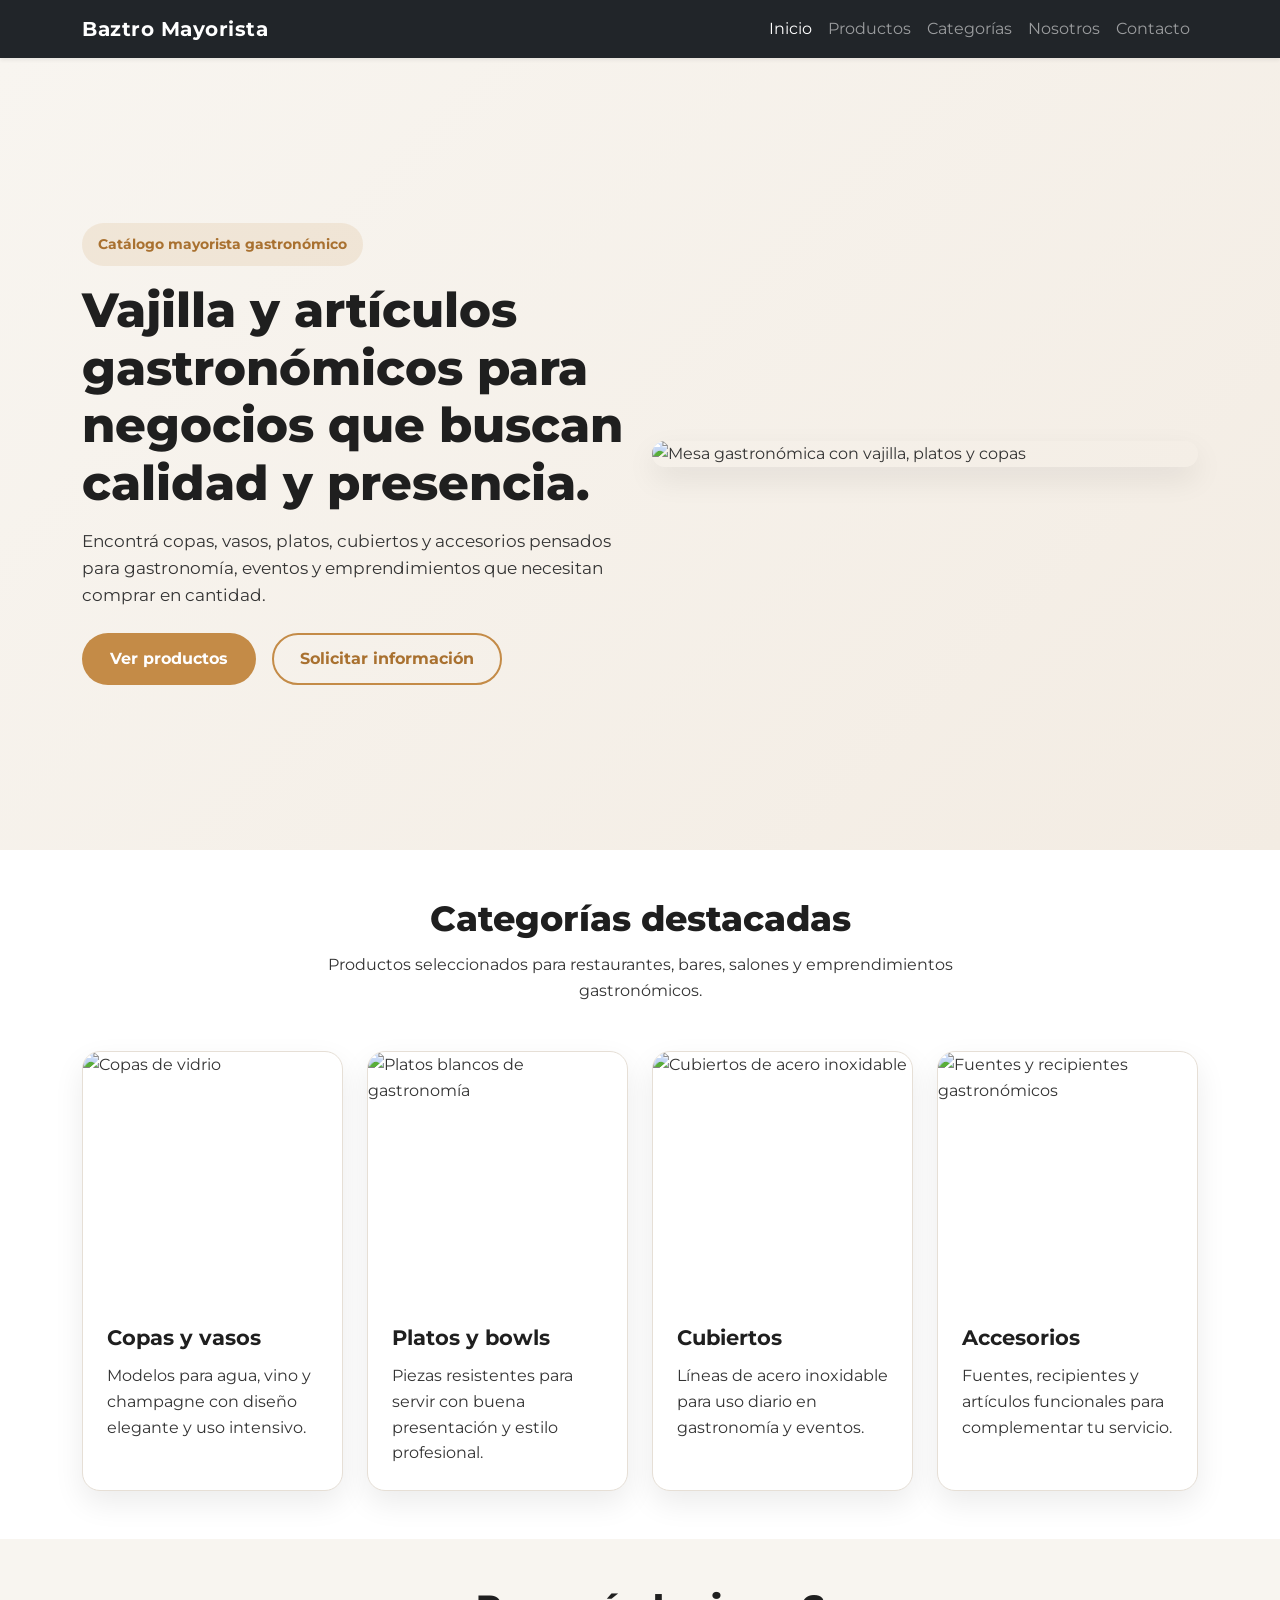
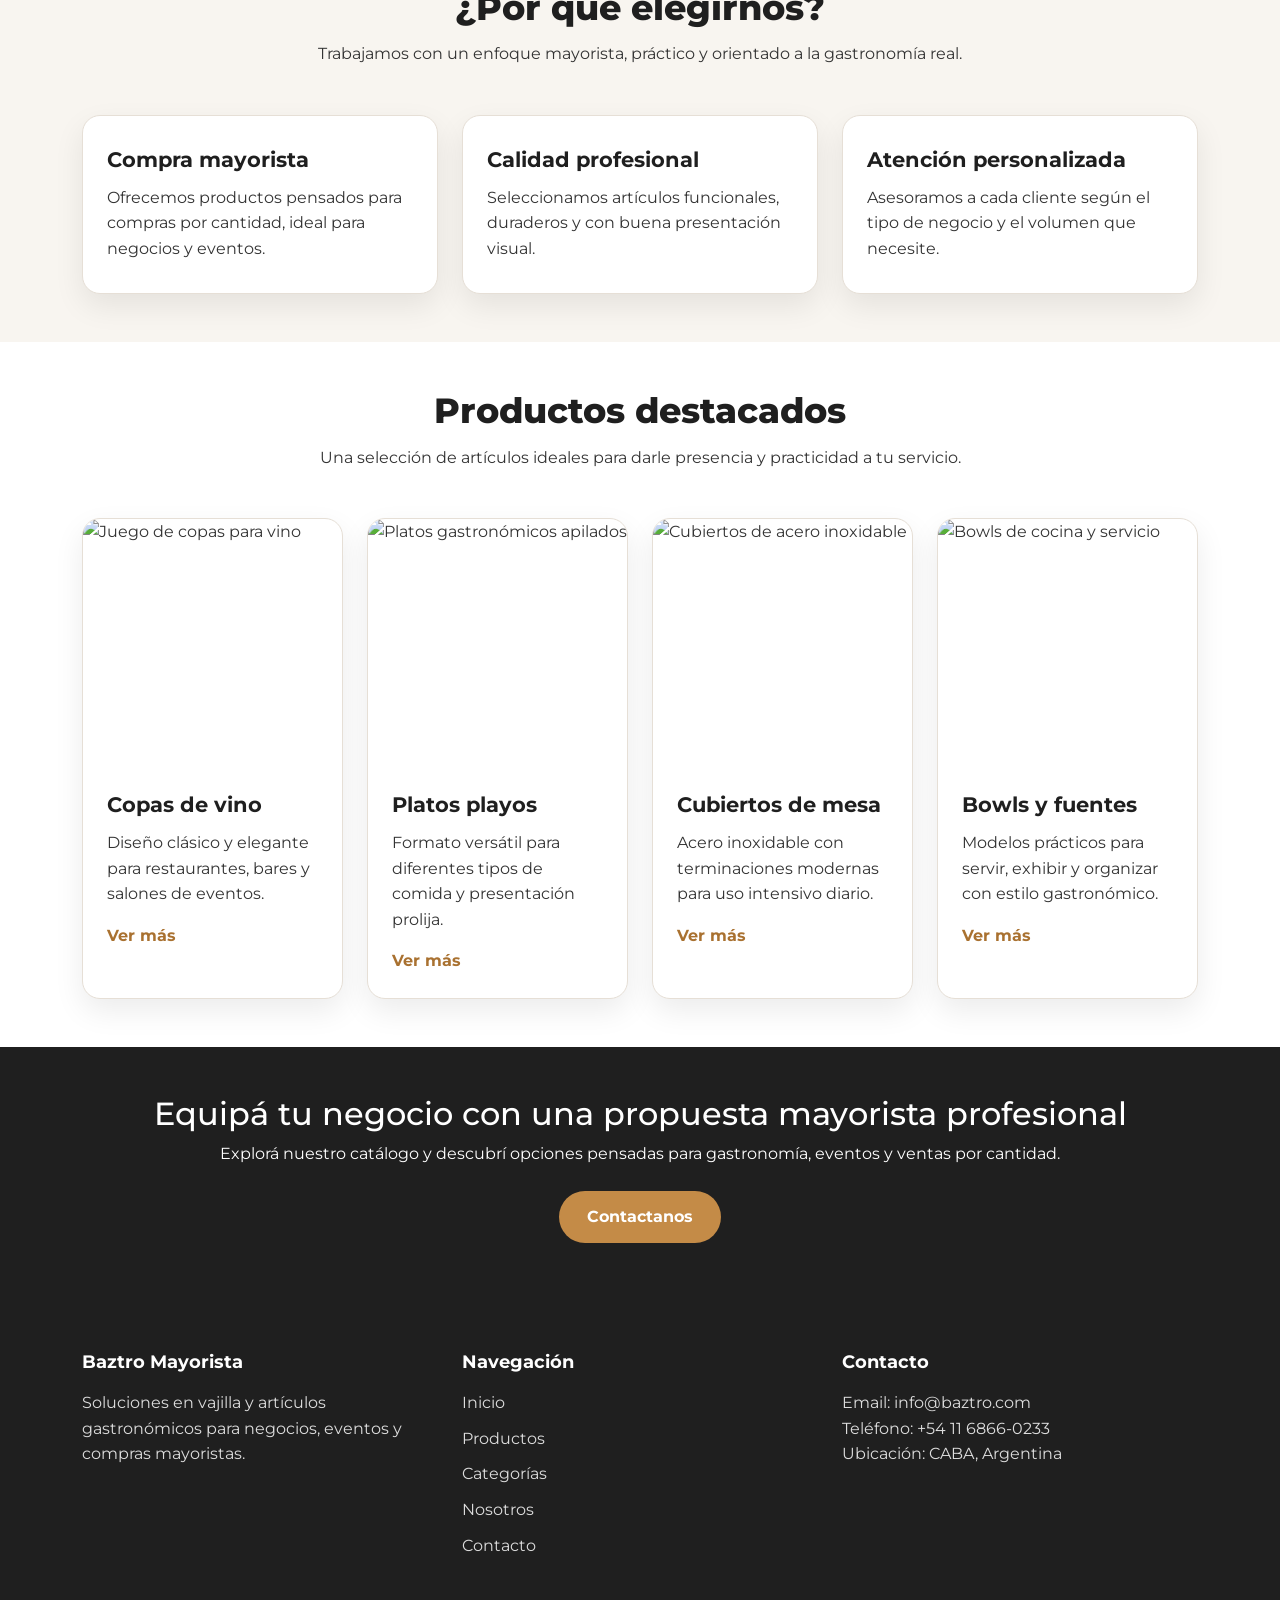
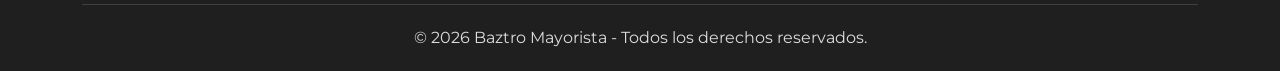
==== index.html @ 5e9d2241 "Entrega final HTML" ====
<!DOCTYPE html>
<html lang="es">
<head>
  <meta charset="UTF-8" />
  <meta name="viewport" content="width=device-width, initial-scale=1.0" />
  <title>Baztro Mayorista | Vajilla y artículos gastronómicos</title>
  <meta
    name="description"
    content="Baztro Mayorista ofrece vajilla, copas, vasos, cubiertos y artículos gastronómicos para negocios, eventos y gastronomía profesional."
  />
  <meta name="keywords" content="bazar mayorista, vajilla gastronómica, copas, vasos, cubiertos, platos, gastronomía" />
  <link rel="preconnect" href="https://fonts.googleapis.com" />
  <link rel="preconnect" href="https://fonts.gstatic.com" crossorigin />
  <link
    href="https://fonts.googleapis.com/css2?family=Montserrat:wght@400;500;600;700;800&display=swap"
    rel="stylesheet"
  />
  <link
    href="https://cdn.jsdelivr.net/npm/bootstrap@5.3.3/dist/css/bootstrap.min.css"
    rel="stylesheet"
  />
  <link rel="stylesheet" href="css/style.css" />
</head>
<body>
  <header>
    <nav class="navbar navbar-expand-lg navbar-dark bg-dark shadow-sm">
      <div class="container">
        <a class="navbar-brand fw-bold" href="index.html">Baztro Mayorista</a>
        <button
          class="navbar-toggler"
          type="button"
          data-bs-toggle="collapse"
          data-bs-target="#menuPrincipal"
          aria-controls="menuPrincipal"
          aria-expanded="false"
          aria-label="Abrir menú de navegación"
        >
          <span class="navbar-toggler-icon"></span>
        </button>

        <div class="collapse navbar-collapse" id="menuPrincipal">
          <ul class="navbar-nav ms-auto text-center">
            <li class="nav-item">
              <a class="nav-link active" href="index.html">Inicio</a>
            </li>
            <li class="nav-item">
              <a class="nav-link" href="pages/productos.html">Productos</a>
            </li>
            <li class="nav-item">
              <a class="nav-link" href="pages/categorias.html">Categorías</a>
            </li>
            <li class="nav-item">
              <a class="nav-link" href="pages/nosotros.html">Nosotros</a>
            </li>
            <li class="nav-item">
              <a class="nav-link" href="pages/contacto.html">Contacto</a>
            </li>
          </ul>
        </div>
      </div>
    </nav>

    <section class="hero d-flex align-items-center">
      <div class="container">
        <div class="row align-items-center gy-4">
          <div class="col-lg-6">
            <span class="badge-custom">Catálogo mayorista gastronómico</span>
            <h1 class="hero-title mt-3">
              Vajilla y artículos gastronómicos para negocios que buscan calidad y presencia.
            </h1>
            <p class="hero-text">
              Encontrá copas, vasos, platos, cubiertos y accesorios pensados para gastronomía,
              eventos y emprendimientos que necesitan comprar en cantidad.
            </p>
            <div class="d-flex flex-wrap gap-3 mt-4">
              <a href="pages/productos.html" class="btn btn-custom">Ver productos</a>
              <a href="pages/contacto.html" class="btn btn-outline-custom">Solicitar información</a>
            </div>
          </div>

          <div class="col-lg-6">
            <img
              src="https://images.unsplash.com/photo-1517248135467-4c7edcad34c4?auto=format&fit=crop&w=1200&q=80"
              alt="Mesa gastronómica con vajilla, platos y copas"
              class="img-fluid hero-img"
            />
          </div>
        </div>
      </div>
    </section>
  </header>

  <main>
    <section class="py-5">
      <div class="container">
        <div class="section-title text-center mb-5">
          <h2>Categorías destacadas</h2>
          <p>
            Productos seleccionados para restaurantes, bares, salones y emprendimientos gastronómicos.
          </p>
        </div>

        <div class="row g-4">
          <div class="col-sm-6 col-lg-3">
            <article class="info-card h-100">
              <img
                src="https://images.unsplash.com/photo-1514362545857-3bc16c4c7d1b?auto=format&fit=crop&w=900&q=80"
                alt="Copas de vidrio"
                class="card-img-custom"
              />
              <div class="p-4">
                <h3>Copas y vasos</h3>
                <p>Modelos para agua, vino y champagne con diseño elegante y uso intensivo.</p>
              </div>
            </article>
          </div>

          <div class="col-sm-6 col-lg-3">
            <article class="info-card h-100">
              <img
                src="https://images.unsplash.com/photo-1600891964092-4316c288032e?auto=format&fit=crop&w=900&q=80"
                alt="Platos blancos de gastronomía"
                class="card-img-custom"
              />
              <div class="p-4">
                <h3>Platos y bowls</h3>
                <p>Piezas resistentes para servir con buena presentación y estilo profesional.</p>
              </div>
            </article>
          </div>

          <div class="col-sm-6 col-lg-3">
            <article class="info-card h-100">
              <img
                src="https://images.unsplash.com/photo-1551024601-bec78aea704b?auto=format&fit=crop&w=900&q=80"
                alt="Cubiertos de acero inoxidable"
                class="card-img-custom"
              />
              <div class="p-4">
                <h3>Cubiertos</h3>
                <p>Líneas de acero inoxidable para uso diario en gastronomía y eventos.</p>
              </div>
            </article>
          </div>

          <div class="col-sm-6 col-lg-3">
            <article class="info-card h-100">
              <img
                src="https://images.unsplash.com/photo-1577140917170-285929fb55b7?auto=format&fit=crop&w=900&q=80"
                alt="Fuentes y recipientes gastronómicos"
                class="card-img-custom"
              />
              <div class="p-4">
                <h3>Accesorios</h3>
                <p>Fuentes, recipientes y artículos funcionales para complementar tu servicio.</p>
              </div>
            </article>
          </div>
        </div>
      </div>
    </section>

    <section class="bg-light-custom py-5">
      <div class="container">
        <div class="section-title text-center mb-5">
          <h2>¿Por qué elegirnos?</h2>
          <p>Trabajamos con un enfoque mayorista, práctico y orientado a la gastronomía real.</p>
        </div>

        <div class="row g-4">
          <div class="col-md-4">
            <div class="feature-box h-100">
              <h3>Compra mayorista</h3>
              <p>
                Ofrecemos productos pensados para compras por cantidad, ideal para negocios y eventos.
              </p>
            </div>
          </div>

          <div class="col-md-4">
            <div class="feature-box h-100">
              <h3>Calidad profesional</h3>
              <p>
                Seleccionamos artículos funcionales, duraderos y con buena presentación visual.
              </p>
            </div>
          </div>

          <div class="col-md-4">
            <div class="feature-box h-100">
              <h3>Atención personalizada</h3>
              <p>
                Asesoramos a cada cliente según el tipo de negocio y el volumen que necesite.
              </p>
            </div>
          </div>
        </div>
      </div>
    </section>

    <section class="py-5">
      <div class="container">
        <div class="section-title text-center mb-5">
          <h2>Productos destacados</h2>
          <p>Una selección de artículos ideales para darle presencia y practicidad a tu servicio.</p>
        </div>

        <div class="row g-4">
          <div class="col-md-6 col-lg-3">
            <article class="product-card h-100">
              <img
                src="https://images.unsplash.com/photo-1513558161293-cdaf765ed2fd?auto=format&fit=crop&w=900&q=80"
                alt="Juego de copas para vino"
                class="card-img-custom"
              />
              <div class="p-4">
                <h3>Copas de vino</h3>
                <p>Diseño clásico y elegante para restaurantes, bares y salones de eventos.</p>
                <a href="pages/productos.html" class="card-link">Ver más</a>
              </div>
            </article>
          </div>

          <div class="col-md-6 col-lg-3">
            <article class="product-card h-100">
              <img
                src="https://images.unsplash.com/photo-1547592180-85f173990554?auto=format&fit=crop&w=900&q=80"
                alt="Platos gastronómicos apilados"
                class="card-img-custom"
              />
              <div class="p-4">
                <h3>Platos playos</h3>
                <p>Formato versátil para diferentes tipos de comida y presentación prolija.</p>
                <a href="pages/productos.html" class="card-link">Ver más</a>
              </div>
            </article>
          </div>

          <div class="col-md-6 col-lg-3">
            <article class="product-card h-100">
              <img
                src="https://images.unsplash.com/photo-1504674900247-0877df9cc836?auto=format&fit=crop&w=900&q=80"
                alt="Cubiertos de acero inoxidable"
                class="card-img-custom"
              />
              <div class="p-4">
                <h3>Cubiertos de mesa</h3>
                <p>Acero inoxidable con terminaciones modernas para uso intensivo diario.</p>
                <a href="pages/productos.html" class="card-link">Ver más</a>
              </div>
            </article>
          </div>

          <div class="col-md-6 col-lg-3">
            <article class="product-card h-100">
              <img
                src="https://images.unsplash.com/photo-1473093295043-cdd812d0e601?auto=format&fit=crop&w=900&q=80"
                alt="Bowls de cocina y servicio"
                class="card-img-custom"
              />
              <div class="p-4">
                <h3>Bowls y fuentes</h3>
                <p>Modelos prácticos para servir, exhibir y organizar con estilo gastronómico.</p>
                <a href="pages/productos.html" class="card-link">Ver más</a>
              </div>
            </article>
          </div>
        </div>
      </div>
    </section>

    <section class="cta-section py-5">
      <div class="container text-center">
        <h2>Equipá tu negocio con una propuesta mayorista profesional</h2>
        <p class="mb-4">
          Explorá nuestro catálogo y descubrí opciones pensadas para gastronomía, eventos y ventas por cantidad.
        </p>
        <a href="pages/contacto.html" class="btn btn-custom">Contactanos</a>
      </div>
    </section>
  </main>

  <footer class="footer-custom">
    <div class="container">
      <div class="row g-4">
        <div class="col-md-4">
          <h3>Baztro Mayorista</h3>
          <p>
            Soluciones en vajilla y artículos gastronómicos para negocios, eventos y compras mayoristas.
          </p>
        </div>

        <div class="col-md-4">
          <h3>Navegación</h3>
          <ul class="footer-links">
            <li><a href="index.html">Inicio</a></li>
            <li><a href="pages/productos.html">Productos</a></li>
            <li><a href="pages/categorias.html">Categorías</a></li>
            <li><a href="pages/nosotros.html">Nosotros</a></li>
            <li><a href="pages/contacto.html">Contacto</a></li>
          </ul>
        </div>

        <div class="col-md-4">
          <h3>Contacto</h3>
          <p>Email: info@baztro.com</p>
          <p>Teléfono: +54 11 6866-0233</p>
          <p>Ubicación: CABA, Argentina</p>
        </div>
      </div>

      <div class="footer-bottom text-center">
        <p>© 2026 Baztro Mayorista - Todos los derechos reservados.</p>
      </div>
    </div>
  </footer>

  <script src="https://cdn.jsdelivr.net/npm/bootstrap@5.3.3/dist/js/bootstrap.bundle.min.js"></script>
</body>
</html>
---- css/style.css ----
:root {
  --color-primary: #c48b47;
  --color-primary-dark: #a97130;
  --color-dark: #1f1f1f;
  --color-text: #333333;
  --color-light: #f8f5f0;
  --color-white: #ffffff;
  --color-border: #e6dfd6;
  --shadow-soft: 0 12px 30px rgba(0, 0, 0, 0.08);
  --radius-lg: 24px;
  --radius-md: 18px;
  --transition: all 0.3s ease;
}

* {
  margin: 0;
  padding: 0;
  box-sizing: border-box;
}

html {
  scroll-behavior: smooth;
}

body {
  font-family: "Montserrat", sans-serif;
  color: var(--color-text);
  background-color: var(--color-white);
  line-height: 1.6;
}

img {
  max-width: 100%;
  display: block;
}

a {
  text-decoration: none;
}

h1,
h2,
h3 {
  color: var(--color-dark);
  line-height: 1.2;
}

p {
  margin-bottom: 0;
}

.navbar-brand {
  letter-spacing: 0.5px;
}

.nav-link {
  transition: var(--transition);
}

.nav-link:hover {
  color: var(--color-primary) !important;
}

.hero {
  min-height: 88vh;
  background: linear-gradient(135deg, #f8f5f0 0%, #f3ece3 100%);
  padding: 80px 0;
}

.badge-custom {
  display: inline-block;
  background-color: rgba(196, 139, 71, 0.14);
  color: var(--color-primary-dark);
  padding: 10px 16px;
  border-radius: 999px;
  font-size: 0.9rem;
  font-weight: 700;
}

.hero-title {
  font-size: 3rem;
  font-weight: 800;
  margin-bottom: 1rem;
}

.hero-text {
  font-size: 1.05rem;
  max-width: 580px;
}

.hero-img {
  border-radius: var(--radius-lg);
  box-shadow: var(--shadow-soft);
  animation: floatImage 3.5s ease-in-out infinite;
}

.section-title h2 {
  font-size: 2.2rem;
  font-weight: 800;
  margin-bottom: 12px;
}

.section-title p {
  max-width: 700px;
  margin: 0 auto;
}

.bg-light-custom {
  background-color: var(--color-light);
}

.info-card,
.product-card,
.feature-box,
.category-box,
.contact-box {
  background-color: var(--color-white);
  border: 1px solid var(--color-border);
  border-radius: var(--radius-md);
  box-shadow: var(--shadow-soft);
  overflow: hidden;
  transition: var(--transition);
}

.info-card:hover,
.product-card:hover,
.feature-box:hover,
.category-box:hover,
.contact-box:hover {
  transform: translateY(-6px);
}

.card-img-custom {
  width: 100%;
  height: 250px;
  object-fit: cover;
}

.info-card h3,
.product-card h3,
.feature-box h3,
.category-box h2,
.contact-box h2 {
  font-size: 1.3rem;
  font-weight: 700;
  margin-bottom: 12px;
}

.feature-box,
.category-box,
.contact-box {
  padding: 32px 24px;
}

.product-title {
  font-size: 1.3rem;
  font-weight: 700;
  margin-bottom: 12px;
}

.product-tag {
  display: inline-block;
  margin-top: 16px;
  padding: 8px 14px;
  background-color: rgba(196, 139, 71, 0.12);
  color: var(--color-primary-dark);
  border-radius: 999px;
  font-size: 0.85rem;
  font-weight: 700;
}

.card-link {
  display: inline-block;
  margin-top: 16px;
  color: var(--color-primary-dark);
  font-weight: 700;
  transition: var(--transition);
}

.card-link:hover {
  color: var(--color-dark);
}

.btn-custom {
  background-color: var(--color-primary);
  color: var(--color-white);
  border: none;
  padding: 14px 28px;
  border-radius: 999px;
  font-weight: 700;
  transition: var(--transition);
}

.btn-custom:hover {
  background-color: var(--color-primary-dark);
  color: var(--color-white);
  transform: translateY(-2px);
}

.btn-outline-custom {
  border: 2px solid var(--color-primary);
  color: var(--color-primary-dark);
  padding: 12px 26px;
  border-radius: 999px;
  font-weight: 700;
  transition: var(--transition);
}

.btn-outline-custom:hover {
  background-color: var(--color-primary);
  color: var(--color-white);
}

.page-banner {
  background: linear-gradient(135deg, #f8f5f0 0%, #eee2d3 100%);
  padding: 90px 0;
}

.page-banner h1 {
  font-size: 2.8rem;
  font-weight: 800;
  margin-bottom: 14px;
}

.cta-section {
  background-color: var(--color-dark);
  color: var(--color-white);
}

.cta-section h2,
.cta-section p {
  color: var(--color-white);
}

.footer-custom {
  background-color: var(--color-dark);
  color: #dddddd;
  padding: 60px 0 20px;
}

.footer-custom h3 {
  color: var(--color-white);
  font-size: 1.1rem;
  margin-bottom: 18px;
  font-weight: 700;
}

.footer-links {
  list-style: none;
  padding-left: 0;
}

.footer-links li {
  margin-bottom: 10px;
}

.footer-links a {
  color: #dddddd;
  transition: var(--transition);
}

.footer-links a:hover {
  color: var(--color-primary);
}

.footer-bottom {
  border-top: 1px solid rgba(255, 255, 255, 0.14);
  margin-top: 30px;
  padding-top: 20px;
}

.form-control {
  border-radius: 14px;
  padding: 12px 14px;
  border: 1px solid #d9d9d9;
}

.form-control:focus {
  border-color: var(--color-primary);
  box-shadow: 0 0 0 0.2rem rgba(196, 139, 71, 0.2);
}

.mw-800 {
  max-width: 800px;
}

@keyframes floatImage {
  0% {
    transform: translateY(0px);
  }
  50% {
    transform: translateY(-8px);
  }
  100% {
    transform: translateY(0px);
  }
}

@media (max-width: 991px) {
  .hero {
    min-height: auto;
    padding: 70px 0;
    text-align: center;
  }

  .hero-title {
    font-size: 2.4rem;
  }

  .hero-text {
    margin: 0 auto;
  }
}

@media (max-width: 767px) {
  .hero-title {
    font-size: 2rem;
  }

  .section-title h2,
  .page-banner h1 {
    font-size: 2rem;
  }

  .card-img-custom {
    height: 220px;
  }

  .feature-box,
  .category-box,
  .contact-box {
    padding: 24px 20px;
  }
}

@media (max-width: 575px) {
  .hero {
    padding: 55px 0;
  }

  .hero-title {
    font-size: 1.8rem;
  }

  .btn-custom,
  .btn-outline-custom {
    width: 100%;
    text-align: center;
  }

  .page-banner {
    padding: 70px 0;
  }
}
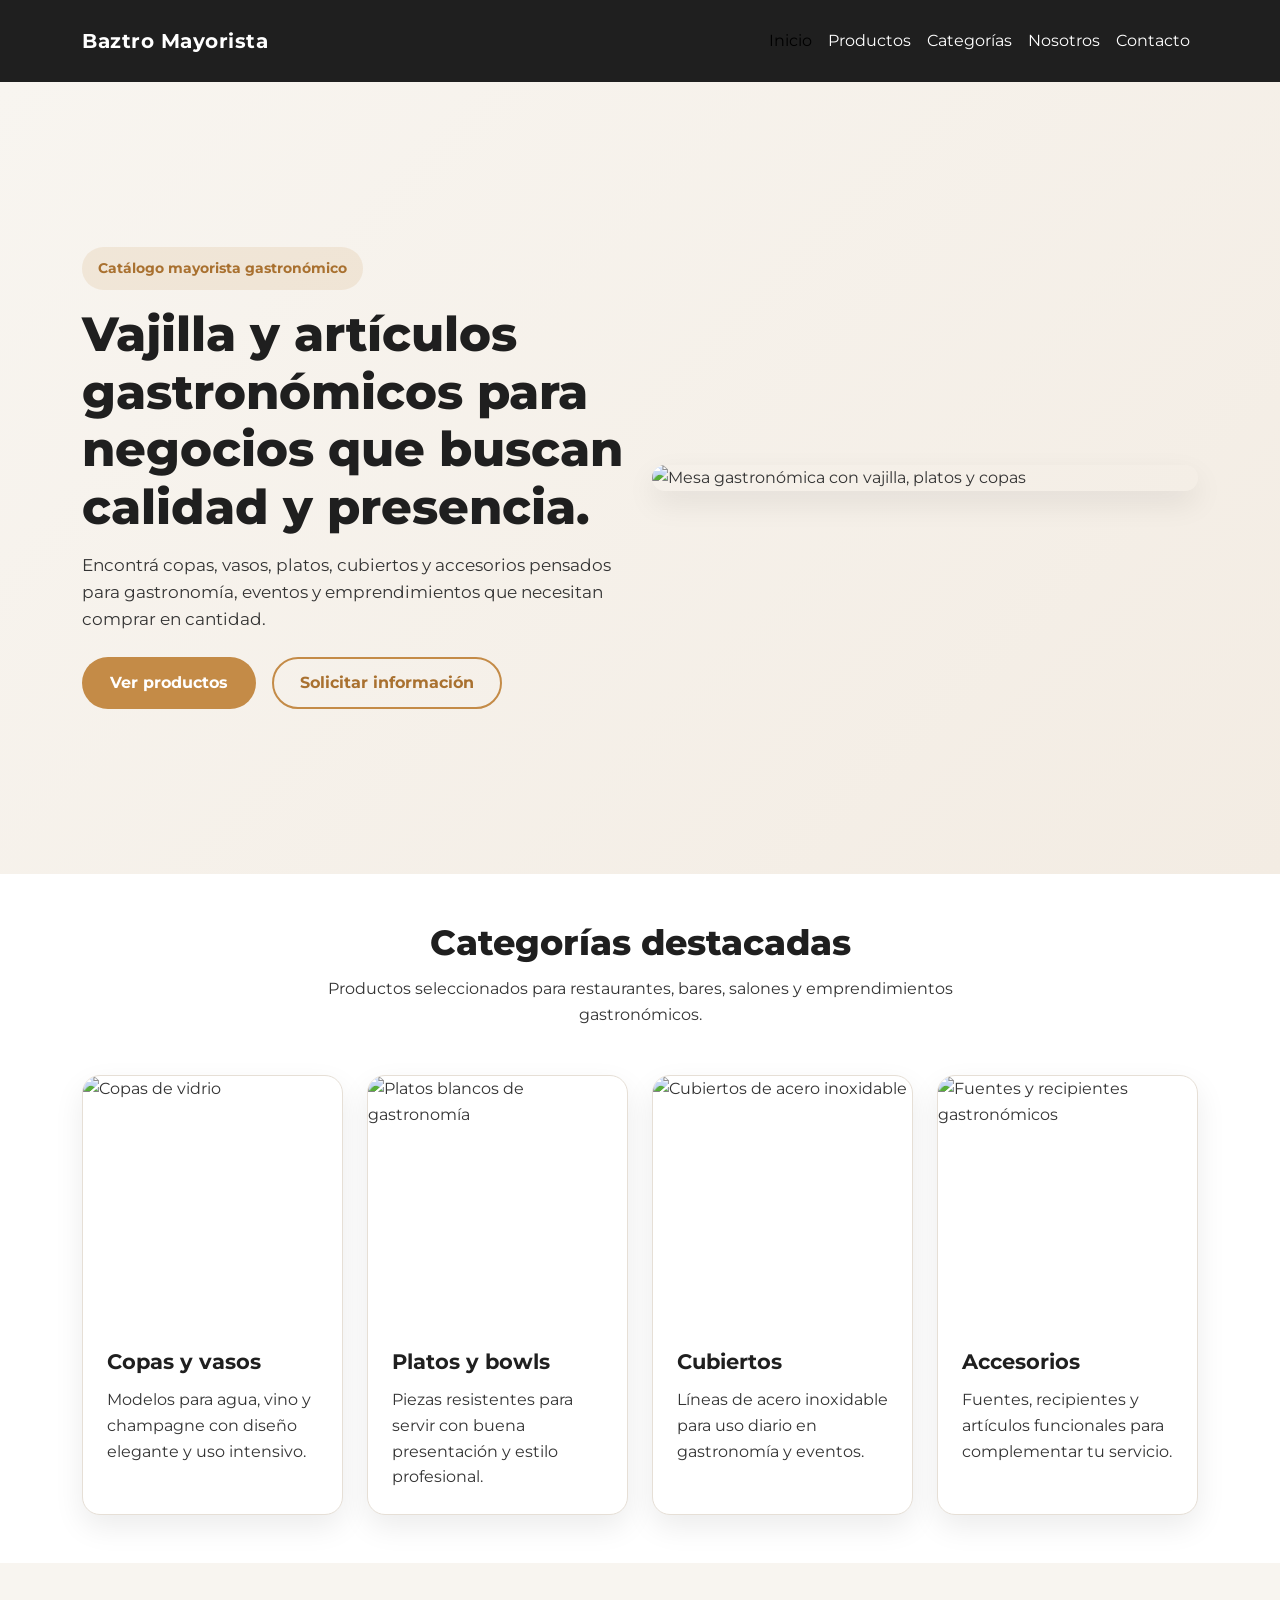
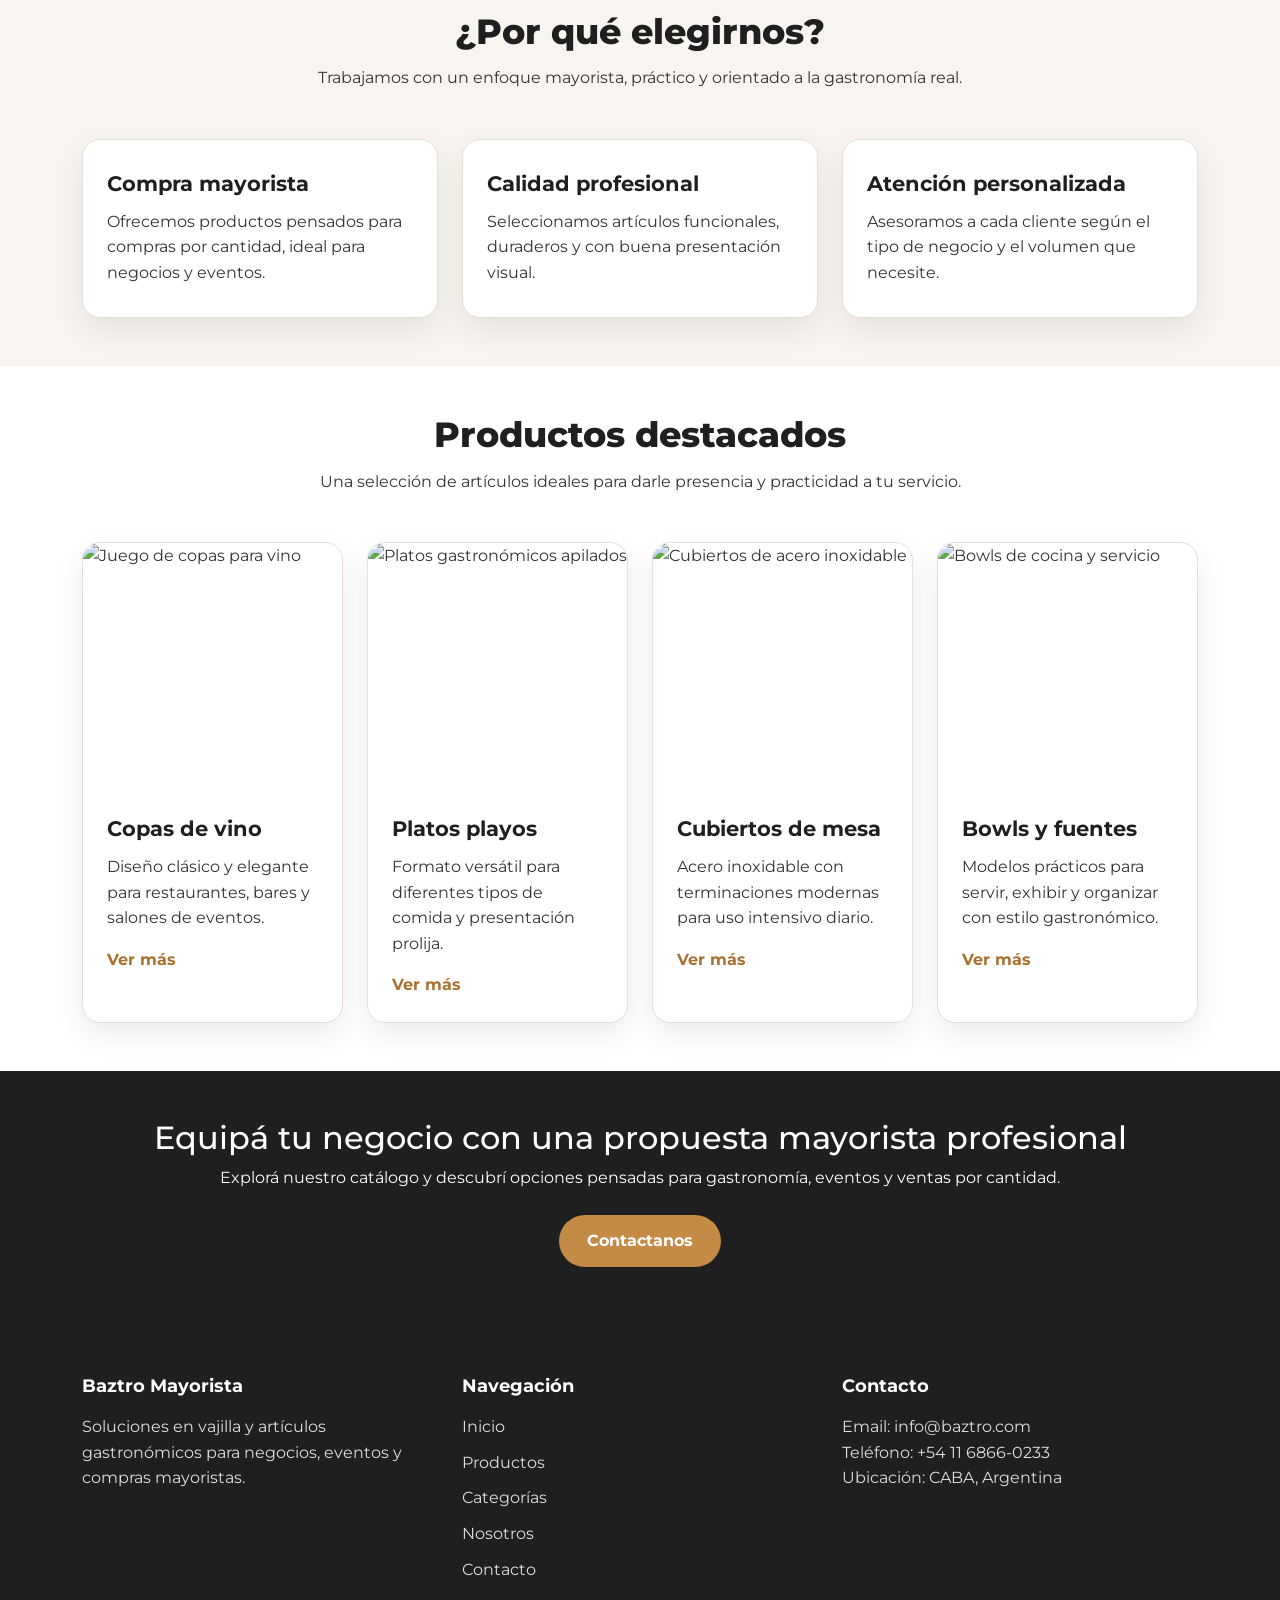
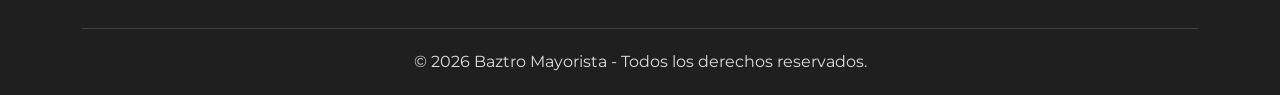
==== commit 86b53d40: "Reentrega final con SASS aplicado correctamente" ====
--- a/index.html
+++ b/index.html
@@ -23,7 +23,7 @@
 </head>
 <body>
   <header>
-    <nav class="navbar navbar-expand-lg navbar-dark bg-dark shadow-sm">
+    <nav class="navbar navbar-expand-lg navbar-custom">
       <div class="container">
         <a class="navbar-brand fw-bold" href="index.html">Baztro Mayorista</a>
         <button
--- a/css/style.css
+++ b/css/style.css
@@ -1,125 +1,72 @@
-:root {
-  --color-primary: #c48b47;
-  --color-primary-dark: #a97130;
-  --color-dark: #1f1f1f;
-  --color-text: #333333;
-  --color-light: #f8f5f0;
-  --color-white: #ffffff;
-  --color-border: #e6dfd6;
-  --shadow-soft: 0 12px 30px rgba(0, 0, 0, 0.08);
-  --radius-lg: 24px;
-  --radius-md: 18px;
-  --transition: all 0.3s ease;
-}
-
-* {
-  margin: 0;
-  padding: 0;
-  box-sizing: border-box;
-}
-
-html {
-  scroll-behavior: smooth;
-}
-
-body {
-  font-family: "Montserrat", sans-serif;
-  color: var(--color-text);
-  background-color: var(--color-white);
-  line-height: 1.6;
-}
-
-img {
-  max-width: 100%;
-  display: block;
-}
-
-a {
-  text-decoration: none;
-}
-
-h1,
-h2,
-h3 {
-  color: var(--color-dark);
-  line-height: 1.2;
-}
-
-p {
-  margin-bottom: 0;
-}
-
-.navbar-brand {
-  letter-spacing: 0.5px;
-}
-
-.nav-link {
-  transition: var(--transition);
-}
-
-.nav-link:hover {
-  color: var(--color-primary) !important;
-}
-
-.hero {
-  min-height: 88vh;
-  background: linear-gradient(135deg, #f8f5f0 0%, #f3ece3 100%);
-  padding: 80px 0;
-}
-
-.badge-custom {
-  display: inline-block;
-  background-color: rgba(196, 139, 71, 0.14);
-  color: var(--color-primary-dark);
-  padding: 10px 16px;
-  border-radius: 999px;
-  font-size: 0.9rem;
-  font-weight: 700;
-}
-
-.hero-title {
-  font-size: 3rem;
-  font-weight: 800;
-  margin-bottom: 1rem;
-}
-
-.hero-text {
-  font-size: 1.05rem;
-  max-width: 580px;
-}
-
-.hero-img {
-  border-radius: var(--radius-lg);
-  box-shadow: var(--shadow-soft);
-  animation: floatImage 3.5s ease-in-out infinite;
-}
-
-.section-title h2 {
-  font-size: 2.2rem;
-  font-weight: 800;
-  margin-bottom: 12px;
-}
-
-.section-title p {
-  max-width: 700px;
-  margin: 0 auto;
-}
-
-.bg-light-custom {
-  background-color: var(--color-light);
-}
-
 .info-card,
 .product-card,
 .feature-box,
 .category-box,
 .contact-box {
-  background-color: var(--color-white);
-  border: 1px solid var(--color-border);
-  border-radius: var(--radius-md);
-  box-shadow: var(--shadow-soft);
+  background-color: #ffffff;
+  border: 1px solid #e6dfd6;
+  border-radius: 18px;
+  box-shadow: 0 12px 30px rgba(0, 0, 0, 0.08);
   overflow: hidden;
-  transition: var(--transition);
+  transition: all 0.3s ease;
+}
+
+* {
+  margin: 0;
+  padding: 0;
+  box-sizing: border-box;
+}
+
+html {
+  scroll-behavior: smooth;
+}
+
+body {
+  font-family: "Montserrat", sans-serif;
+  color: #333333;
+  background-color: #ffffff;
+  line-height: 1.6;
+}
+
+img {
+  max-width: 100%;
+  display: block;
+}
+
+a {
+  text-decoration: none;
+}
+
+h1,
+h2,
+h3 {
+  color: #1f1f1f;
+  line-height: 1.2;
+}
+
+p {
+  margin-bottom: 0;
+}
+
+.navbar-brand {
+  letter-spacing: 0.5px;
+}
+
+.nav-link {
+  transition: all 0.3s ease;
+}
+.nav-link:hover {
+  color: #c48b47;
+}
+
+.badge-custom {
+  display: inline-block;
+  background-color: rgba(196, 139, 71, 0.14);
+  color: #a97130;
+  padding: 10px 16px;
+  border-radius: 999px;
+  font-size: 0.9rem;
+  font-weight: 700;
 }
 
 .info-card:hover,
@@ -163,7 +110,7 @@
   margin-top: 16px;
   padding: 8px 14px;
   background-color: rgba(196, 139, 71, 0.12);
-  color: var(--color-primary-dark);
+  color: #a97130;
   border-radius: 999px;
   font-size: 0.85rem;
   font-weight: 700;
@@ -172,50 +119,103 @@
 .card-link {
   display: inline-block;
   margin-top: 16px;
-  color: var(--color-primary-dark);
-  font-weight: 700;
-  transition: var(--transition);
-}
-
+  color: #a97130;
+  font-weight: 700;
+  transition: all 0.3s ease;
+}
 .card-link:hover {
-  color: var(--color-dark);
+  color: #1f1f1f;
 }
 
 .btn-custom {
-  background-color: var(--color-primary);
-  color: var(--color-white);
+  background-color: #c48b47;
+  color: #ffffff;
   border: none;
+  border-radius: 999px;
+  font-weight: 700;
+  transition: all 0.3s ease;
   padding: 14px 28px;
-  border-radius: 999px;
-  font-weight: 700;
-  transition: var(--transition);
-}
-
+}
 .btn-custom:hover {
-  background-color: var(--color-primary-dark);
-  color: var(--color-white);
+  background-color: #a97130;
   transform: translateY(-2px);
 }
 
 .btn-outline-custom {
-  border: 2px solid var(--color-primary);
-  color: var(--color-primary-dark);
+  border: 2px solid #c48b47;
+  color: #a97130;
   padding: 12px 26px;
   border-radius: 999px;
   font-weight: 700;
-  transition: var(--transition);
-}
-
+  transition: all 0.3s ease;
+}
 .btn-outline-custom:hover {
-  background-color: var(--color-primary);
-  color: var(--color-white);
+  background-color: #c48b47;
+  color: #ffffff;
+}
+
+.form-control {
+  border-radius: 14px;
+  padding: 12px 14px;
+  border: 1px solid #d9d9d9;
+}
+.form-control:focus {
+  border-color: #c48b47;
+  box-shadow: 0 0 0 0.2rem rgba(196, 139, 71, 0.2);
+}
+
+.navbar-custom {
+  background-color: #1f1f1f;
+  padding: 20px 0;
+}
+.navbar-custom .nav-link {
+  color: #ffffff;
+}
+.navbar-custom .nav-link:hover {
+  color: #c48b47;
+}
+.navbar-custom .navbar-brand {
+  color: #ffffff;
+}
+
+.hero {
+  min-height: 88vh;
+  background: linear-gradient(135deg, #f8f5f0 0%, #f3ece3 100%);
+  padding: 80px 0;
+}
+.hero-title {
+  font-size: 3rem;
+  font-weight: 800;
+  margin-bottom: 1rem;
+}
+.hero-text {
+  font-size: 1.05rem;
+  max-width: 580px;
+}
+.hero-img {
+  border-radius: 24px;
+  box-shadow: 0 12px 30px rgba(0, 0, 0, 0.08);
+  animation: floatImage 3.5s ease-in-out infinite;
+}
+
+.section-title h2 {
+  font-size: 2.2rem;
+  font-weight: 800;
+  margin-bottom: 12px;
+}
+.section-title p {
+  max-width: 700px;
+  margin: 0 auto;
+}
+
+.bg-light-custom {
+  background-color: #f8f5f0;
 }
 
 .page-banner {
   background: linear-gradient(135deg, #f8f5f0 0%, #eee2d3 100%);
   padding: 90px 0;
 }
-
 .page-banner h1 {
   font-size: 2.8rem;
   font-weight: 800;
@@ -223,44 +223,39 @@
 }
 
 .cta-section {
-  background-color: var(--color-dark);
-  color: var(--color-white);
-}
-
+  background-color: #1f1f1f;
+  color: #ffffff;
+}
 .cta-section h2,
 .cta-section p {
-  color: var(--color-white);
+  color: #ffffff;
 }
 
 .footer-custom {
-  background-color: var(--color-dark);
+  background-color: #1f1f1f;
   color: #dddddd;
   padding: 60px 0 20px;
 }
-
 .footer-custom h3 {
-  color: var(--color-white);
+  color: #ffffff;
   font-size: 1.1rem;
   margin-bottom: 18px;
   font-weight: 700;
+}
+.footer-custom a {
+  color: #dddddd;
+  transition: all 0.3s ease;
+}
+.footer-custom a:hover {
+  color: #c48b47;
 }
 
 .footer-links {
   list-style: none;
   padding-left: 0;
 }
-
 .footer-links li {
   margin-bottom: 10px;
-}
-
-.footer-links a {
-  color: #dddddd;
-  transition: var(--transition);
-}
-
-.footer-links a:hover {
-  color: var(--color-primary);
 }
 
 .footer-bottom {
@@ -269,17 +264,6 @@
   padding-top: 20px;
 }
 
-.form-control {
-  border-radius: 14px;
-  padding: 12px 14px;
-  border: 1px solid #d9d9d9;
-}
-
-.form-control:focus {
-  border-color: var(--color-primary);
-  box-shadow: 0 0 0 0.2rem rgba(196, 139, 71, 0.2);
-}
-
 .mw-800 {
   max-width: 800px;
 }
@@ -295,60 +279,51 @@
     transform: translateY(0px);
   }
 }
-
 @media (max-width: 991px) {
   .hero {
     min-height: auto;
     padding: 70px 0;
     text-align: center;
   }
-
   .hero-title {
     font-size: 2.4rem;
   }
-
   .hero-text {
     margin: 0 auto;
   }
 }
-
 @media (max-width: 767px) {
   .hero-title {
     font-size: 2rem;
   }
-
   .section-title h2,
   .page-banner h1 {
     font-size: 2rem;
   }
-
   .card-img-custom {
     height: 220px;
   }
-
   .feature-box,
   .category-box,
   .contact-box {
     padding: 24px 20px;
   }
 }
-
 @media (max-width: 575px) {
   .hero {
     padding: 55px 0;
   }
-
   .hero-title {
     font-size: 1.8rem;
   }
-
   .btn-custom,
   .btn-outline-custom {
     width: 100%;
     text-align: center;
   }
-
   .page-banner {
     padding: 70px 0;
   }
-}+}
+
+/*# sourceMappingURL=style.css.map */
